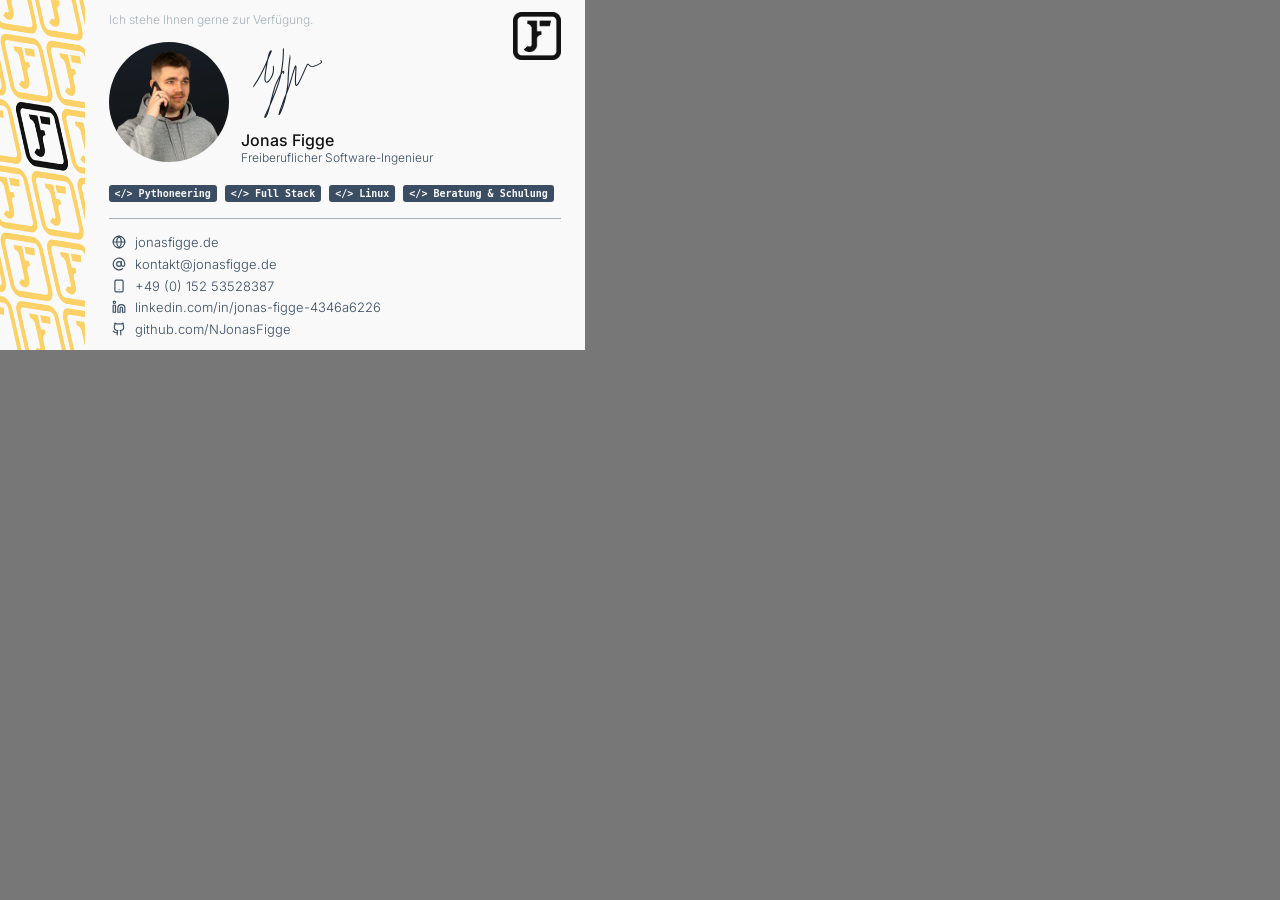
==== src/index.html @ 7226e5b1 "First design" ====
<!DOCTYPE html>
<html lang="de">
<head>
    <meta charset="UTF-8">
    <meta name="viewport" content="width=device-width, initial-scale=1.0">
    <title>Jonas Figge - Email Signatur</title>
    <link rel="stylesheet" href="style.css">
</head>
<body>
    <div class="signature-wrapper">
        <img src="logo-banner.png" alt="Logo" class="logo-banner">
        <div class="signature-container">
            <div class="top-row">
                <div class="heretohelp">
                    Ich stehe Ihnen gerne zur Verfügung.
                </div>
                <img src="logo-obsidian.png" alt="Obsidian Logo" class="obsidian-logo">
            </div>

            <div class="header-section">
                <img src="profile-pic.png" alt="Jonas Figge" class="profile-pic">
                <div class="header-text">
                    <div class="hand-sign-container">
                        <img src="hand-signature.svg" alt="Hand Sign" class="hand-sign">
                    </div>
                    <div class="name">Jonas Figge</div>
                    <div class="title">Freiberuflicher Software-Ingenieur</div>
                </div>
            </div>

            <div class="attributes">
                <a class="attribute" href="https://www.jonasfigge.de/index.html#services">
                    &lt;/&gt; Pythoneering
                </a>
                <a class="attribute" href="https://www.jonasfigge.de/index.html#services">
                    &lt;/&gt; Full Stack
                </a>
                <a class="attribute" href="https://www.jonasfigge.de/index.html#as">
                    &lt;/&gt; Linux
                </a>
                <a class="attribute" href="https://www.jonasfigge.de/index.html#services">
                    &lt;/&gt; Beratung & Schulung
                </a>
            </div>
            
            <div class="divider"></div>
            
            <div class="contact-info">
                <div>
                    <svg xmlns="http://www.w3.org/2000/svg" width="24" height="24" viewBox="0 0 24 24" fill="none" stroke="currentColor" stroke-width="2" stroke-linecap="round" stroke-linejoin="round" class="lucide lucide-globe-icon lucide-globe"><circle cx="12" cy="12" r="10"/><path d="M12 2a14.5 14.5 0 0 0 0 20 14.5 14.5 0 0 0 0-20"/><path d="M2 12h20"/></svg>
                    <a href="https://jonasfigge.de">jonasfigge.de</a>
                </div>
                <div>
                    <svg xmlns="http://www.w3.org/2000/svg" width="24" height="24" viewBox="0 0 24 24" fill="none" stroke="currentColor" stroke-width="2" stroke-linecap="round" stroke-linejoin="round" class="lucide lucide-at-sign-icon lucide-at-sign"><circle cx="12" cy="12" r="4"/><path d="M16 8v5a3 3 0 0 0 6 0v-1a10 10 0 1 0-4 8"/></svg>
                    <a href="mailto:kontakt@jonasfigge.de">kontakt@jonasfigge.de</a>
                </div>
                <div>
                    <svg xmlns="http://www.w3.org/2000/svg" width="24" height="24" viewBox="0 0 24 24" fill="none" stroke="currentColor" stroke-width="2" stroke-linecap="round" stroke-linejoin="round" class="lucide lucide-smartphone-icon lucide-smartphone"><rect width="14" height="20" x="5" y="2" rx="2" ry="2"/><path d="M12 18h.01"/></svg>
                    +49 (0) 152 53528387
                </div>
                <div>
                    <svg xmlns="http://www.w3.org/2000/svg" width="24" height="24" viewBox="0 0 24 24" fill="none" stroke="currentColor" stroke-width="2" stroke-linecap="round" stroke-linejoin="round" class="lucide lucide-linkedin-icon lucide-linkedin"><path d="M16 8a6 6 0 0 1 6 6v7h-4v-7a2 2 0 0 0-2-2 2 2 0 0 0-2 2v7h-4v-7a6 6 0 0 1 6-6z"/><rect width="4" height="12" x="2" y="9"/><circle cx="4" cy="4" r="2"/></svg>
                    <a href="https://www.linkedin.com/in/jonas-figge-4346a6226/">linkedin.com/in/jonas-figge-4346a6226</a>
                </div>
                <div>
                    <svg xmlns="http://www.w3.org/2000/svg" width="24" height="24" viewBox="0 0 24 24" fill="none" stroke="currentColor" stroke-width="2" stroke-linecap="round" stroke-linejoin="round" class="lucide lucide-github-icon lucide-github"><path d="M15 22v-4a4.8 4.8 0 0 0-1-3.5c3 0 6-2 6-5.5.08-1.25-.27-2.48-1-3.5.28-1.15.28-2.35 0-3.5 0 0-1 0-3 1.5-2.64-.5-5.36-.5-8 0C6 2 5 2 5 2c-.3 1.15-.3 2.35 0 3.5A5.403 5.403 0 0 0 4 9c0 3.5 3 5.5 6 5.5-.39.49-.68 1.05-.85 1.65-.17.6-.22 1.23-.15 1.85v4"/><path d="M9 18c-4.51 2-5-2-7-2"/></svg>
                    <a href="https://github.com/NJonasFigge">github.com/NJonasFigge</a>
                </div>
            </div>
        </div>
    </div>
</body>
</html>
---- src/style.css ----
@import url('https://fonts.googleapis.com/css2?family=Inter:wght@300;500&display=swap');

* {
    margin: 0;
    padding: 0;
    box-sizing: border-box;

    --var-midnight-blue: #1C2735;
    --var-slate-blue: #3B4D63;
    --var-foggy-sky: #A7B2B8;
    --var-golden-sand: #F3C963;
    --var-obsidian: #121212;
    --var-alabaster-mist: #F8F9F8;
}

body {
    font-family: 'Inter', sans-serif;
    background-color: #777; /* Temporary background for visibility */
}

.signature-wrapper {
    display: flex;
    width: 100%;
    max-width: 600px;
    height: 350px;
}

.logo-banner {
    width: auto;
    height: auto;
    flex-shrink: 0;
}

.top-row {
    display: flex;
    align-items: flex-start;
    justify-content: space-between;
    height: 30px;  /* This moves the rest of the content up and down */
}

.heretohelp {
    font-family: 'Inter', sans-serif;
    font-weight: 300;
    font-size: 12px;
    color: var(--var-foggy-sky);
    margin-bottom: 0;
}

.obsidian-logo {
    width: 48px;
    height: auto;
    flex-shrink: 0;
}

.signature-container {
    background: var(--var-alabaster-mist);
    padding: 12px 24px 12px;
    width: 100%;
    max-width: 500px;
}

.header-section {
    display: flex;
    gap: 12px;
    margin-bottom: 12px;
    align-items: flex-start;
}

.hand-sign-container {
    display: flex;
    align-items: center;
    gap: 4px;
    margin-bottom: 12px;
    margin-left: 12px;
}

.hand-sign {
    width: auto;
    height: 70px;
    filter: invert(10%) sepia(71%) saturate(353%) hue-rotate(172deg) brightness(98%) contrast(91%);  /* Adjusted to match the color scheme better */
}

.profile-pic {
    width: 120px;
    height: auto;
    border-radius: 50%;
    object-fit: cover;
    flex-shrink: 0;
}

.header-text {
    flex: 1;
    margin-top: 6px;
}

.name {
    font-family: 'Inter', sans-serif;
    font-weight: 500;
    font-size: 16px;
    color: var(--var-obsidian);
    margin-bottom: 0;
}

.title {
    font-family: 'Inter', sans-serif;
    font-weight: 300;
    font-size: 12px;
    color: var(--var-slate-blue);
    margin-bottom: 0;
}

.attributes {
    display: flex;
    gap: 8px;
    margin-bottom: 16px;
}

.attribute {
    font-family: 'JetBrains Mono', monospace;
    font-size: 10px;
    font-weight: 600;
    color: var(--var-alabaster-mist);
    background-color: var(--var-slate-blue);
    padding: 3px 6px;
    border-radius: 3px;
    display: inline-block;
    margin-top: 8px;
    text-decoration: none;
}

.attribute:hover {
    background-color: color-mix(in srgb, var(--var-slate-blue) 50%, var(--var-foggy-sky));
}

.divider {
    display: flex;
    height: 1px;
    background-color: var(--var-foggy-sky);
    margin: 12px 0;
}

.lucide {
    padding: 1px;
    width: 20px;
    height: 16px;
    margin-right: 2px;
    transform: translateY(3px);
}

.contact-info {
    font-family: 'Inter', sans-serif;
    font-weight: 300;
    font-size: 13px;
    color: var(--var-slate-blue);
    line-height: 1.6;
}

.contact-info a {
    color: inherit;
    text-decoration: none;
}

.contact-info a:hover {
    text-decoration: underline;
}
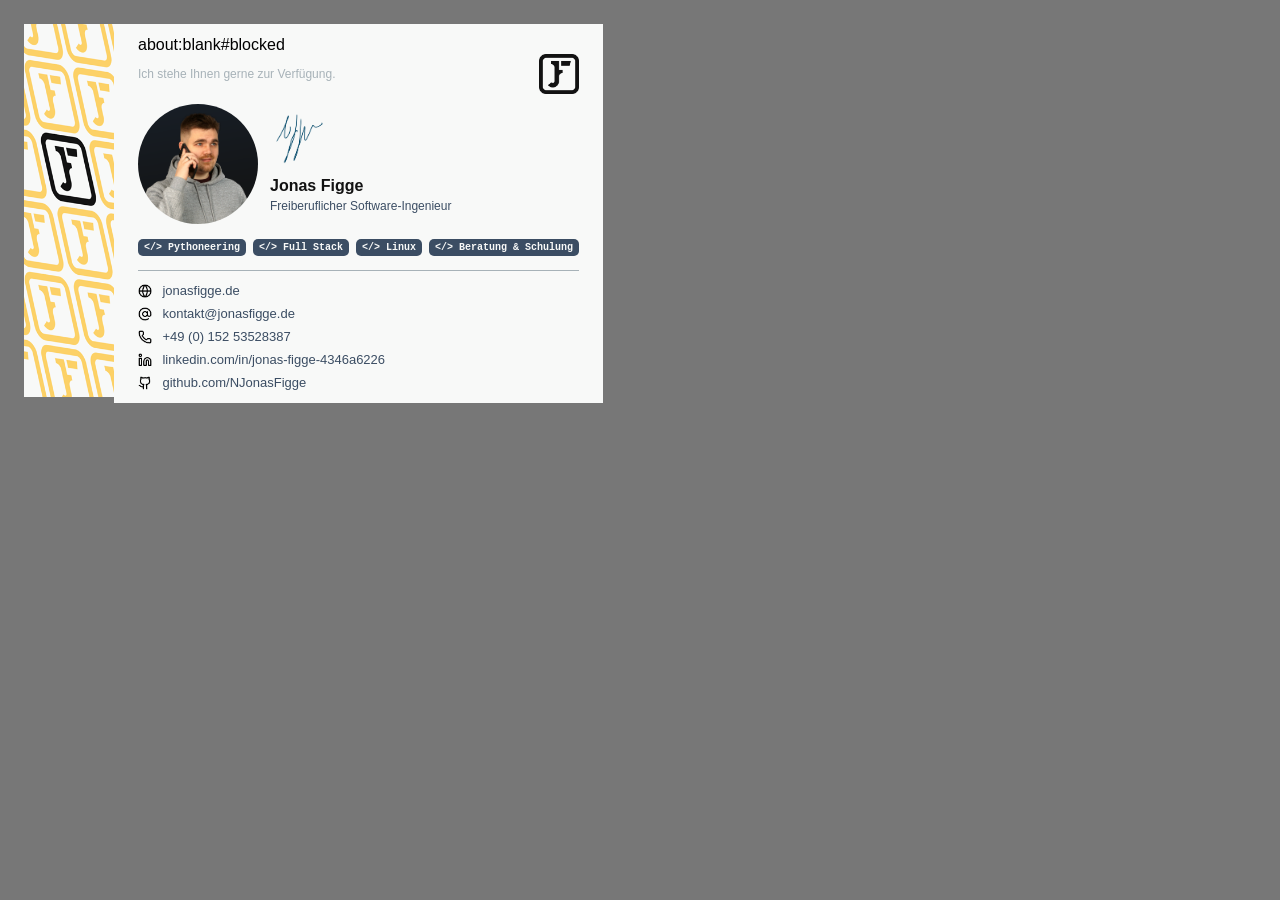
==== commit 935957a7: "Switch to table layout and inline CSS" ====
--- a/src/index.html
+++ b/src/index.html
@@ -6,68 +6,104 @@
     <title>Jonas Figge - Email Signatur</title>
     <link rel="stylesheet" href="style.css">
 </head>
-<body>
-    <div class="signature-wrapper">
-        <img src="logo-banner.png" alt="Logo" class="logo-banner">
-        <div class="signature-container">
-            <div class="top-row">
-                <div class="heretohelp">
-                    Ich stehe Ihnen gerne zur Verfügung.
-                </div>
-                <img src="logo-obsidian.png" alt="Obsidian Logo" class="obsidian-logo">
-            </div>
+<body style="font-family: Inter, Helvetica, sans-serif;">
+    <div class="signature-preview">
+        <!-- Outer 2-column table: banner | content -->
+        <table role="presentation" cellpadding="0" cellspacing="0" border="0" style="border-collapse: collapse; font-family: Arial, 'Segoe UI', sans-serif;">
+            <tr>
+                <!-- Side banner -->
+                <td style="width: 90px; vertical-align: top; padding: 0; line-height: 0;">
+                    <img src="img/logo-banner.png" alt="Logo" width="90" style="display: block; border: 0;">
+                </td>
+                <!-- Content -->
+                <td style="background-color: #F8F9F8; padding: 12px 24px; vertical-align: top;">
+about:blank#blocked
+                    <!-- Tagline + Obsidian logo -->
+                    <table role="presentation" cellpadding="0" cellspacing="0" border="0" style="width: 100%; border-collapse: collapse; margin-bottom: 10px;">
+                        <tr>
+                            <td style="font-size: 12px; line-height: 16px; color: #A7B2B8; vertical-align: middle;">Ich stehe Ihnen gerne zur Verfügung.</td>
+                            <td align="right" style="width: 44px; padding-left: 12px; vertical-align: middle;">
+                                <img src="img/logo-obsidian.png" alt="Obsidian Logo" width="40" height="40" style="display: block; border: 0;">
+                            </td>
+                        </tr>
+                    </table>
 
-            <div class="header-section">
-                <img src="profile-pic.png" alt="Jonas Figge" class="profile-pic">
-                <div class="header-text">
-                    <div class="hand-sign-container">
-                        <img src="hand-signature.svg" alt="Hand Sign" class="hand-sign">
-                    </div>
-                    <div class="name">Jonas Figge</div>
-                    <div class="title">Freiberuflicher Software-Ingenieur</div>
-                </div>
-            </div>
+                    <!-- Profile pic + name block -->
+                    <table role="presentation" cellpadding="0" cellspacing="0" border="0" style="border-collapse: collapse; margin-bottom: 12px;">
+                        <tr>
+                            <td style="padding-right: 12px; vertical-align: top;">
+                                <img src="img/profile-pic.png" alt="Jonas Figge" width="120" height="120" style="display: block; border: 0; border-radius: 60px;">
+                            </td>
+                            <td style="vertical-align: top; padding-top: 6px;">
+                                <img src="img/hand-sign.png" alt="" width="58" height="58" style="display: block; border: 0; margin-bottom: 8px;">
+                                <p style="margin: 0 0 2px 0; font-size: 16px; line-height: 20px; font-weight: 700; color: #121212;">Jonas Figge</p>
+                                <p style="margin: 0; font-size: 12px; line-height: 16px; color: #3B4D63;">Freiberuflicher Software-Ingenieur</p>
+                            </td>
+                        </tr>
+                    </table>
 
-            <div class="attributes">
-                <a class="attribute" href="https://www.jonasfigge.de/index.html#services">
-                    &lt;/&gt; Pythoneering
-                </a>
-                <a class="attribute" href="https://www.jonasfigge.de/index.html#services">
-                    &lt;/&gt; Full Stack
-                </a>
-                <a class="attribute" href="https://www.jonasfigge.de/index.html#as">
-                    &lt;/&gt; Linux
-                </a>
-                <a class="attribute" href="https://www.jonasfigge.de/index.html#services">
-                    &lt;/&gt; Beratung & Schulung
-                </a>
-            </div>
-            
-            <div class="divider"></div>
-            
-            <div class="contact-info">
-                <div>
-                    <svg xmlns="http://www.w3.org/2000/svg" width="24" height="24" viewBox="0 0 24 24" fill="none" stroke="currentColor" stroke-width="2" stroke-linecap="round" stroke-linejoin="round" class="lucide lucide-globe-icon lucide-globe"><circle cx="12" cy="12" r="10"/><path d="M12 2a14.5 14.5 0 0 0 0 20 14.5 14.5 0 0 0 0-20"/><path d="M2 12h20"/></svg>
-                    <a href="https://jonasfigge.de">jonasfigge.de</a>
-                </div>
-                <div>
-                    <svg xmlns="http://www.w3.org/2000/svg" width="24" height="24" viewBox="0 0 24 24" fill="none" stroke="currentColor" stroke-width="2" stroke-linecap="round" stroke-linejoin="round" class="lucide lucide-at-sign-icon lucide-at-sign"><circle cx="12" cy="12" r="4"/><path d="M16 8v5a3 3 0 0 0 6 0v-1a10 10 0 1 0-4 8"/></svg>
-                    <a href="mailto:kontakt@jonasfigge.de">kontakt@jonasfigge.de</a>
-                </div>
-                <div>
-                    <svg xmlns="http://www.w3.org/2000/svg" width="24" height="24" viewBox="0 0 24 24" fill="none" stroke="currentColor" stroke-width="2" stroke-linecap="round" stroke-linejoin="round" class="lucide lucide-smartphone-icon lucide-smartphone"><rect width="14" height="20" x="5" y="2" rx="2" ry="2"/><path d="M12 18h.01"/></svg>
-                    +49 (0) 152 53528387
-                </div>
-                <div>
-                    <svg xmlns="http://www.w3.org/2000/svg" width="24" height="24" viewBox="0 0 24 24" fill="none" stroke="currentColor" stroke-width="2" stroke-linecap="round" stroke-linejoin="round" class="lucide lucide-linkedin-icon lucide-linkedin"><path d="M16 8a6 6 0 0 1 6 6v7h-4v-7a2 2 0 0 0-2-2 2 2 0 0 0-2 2v7h-4v-7a6 6 0 0 1 6-6z"/><rect width="4" height="12" x="2" y="9"/><circle cx="4" cy="4" r="2"/></svg>
-                    <a href="https://www.linkedin.com/in/jonas-figge-4346a6226/">linkedin.com/in/jonas-figge-4346a6226</a>
-                </div>
-                <div>
-                    <svg xmlns="http://www.w3.org/2000/svg" width="24" height="24" viewBox="0 0 24 24" fill="none" stroke="currentColor" stroke-width="2" stroke-linecap="round" stroke-linejoin="round" class="lucide lucide-github-icon lucide-github"><path d="M15 22v-4a4.8 4.8 0 0 0-1-3.5c3 0 6-2 6-5.5.08-1.25-.27-2.48-1-3.5.28-1.15.28-2.35 0-3.5 0 0-1 0-3 1.5-2.64-.5-5.36-.5-8 0C6 2 5 2 5 2c-.3 1.15-.3 2.35 0 3.5A5.403 5.403 0 0 0 4 9c0 3.5 3 5.5 6 5.5-.39.49-.68 1.05-.85 1.65-.17.6-.22 1.23-.15 1.85v4"/><path d="M9 18c-4.51 2-5-2-7-2"/></svg>
-                    <a href="https://github.com/NJonasFigge">github.com/NJonasFigge</a>
-                </div>
-            </div>
-        </div>
+                    <!-- Attribute badges -->
+                    <table role="presentation" cellpadding="0" cellspacing="0" border="0" style="border-collapse: collapse; margin-bottom: 14px;">
+                        <tr>
+                            <td style="padding-right: 7px;">
+                                <a href="https://www.jonasfigge.de/index.html#services" style="border-radius: 5px; padding: 3px 6px; background-color: #3B4D63; color: #F8F9F8; text-decoration: none; font-family: 'Courier New', Courier, monospace; font-size: 10px; line-height: 16px; font-weight: 700; white-space: nowrap;">&lt;/&gt; Pythoneering</a>
+                            </td>
+                            <td style="padding-right: 7px;">
+                                <a href="https://www.jonasfigge.de/index.html#services" style="border-radius: 5px; padding: 3px 6px; background-color: #3B4D63; color: #F8F9F8; text-decoration: none; font-family: 'Courier New', Courier, monospace; font-size: 10px; line-height: 16px; font-weight: 700; white-space: nowrap;">&lt;/&gt; Full Stack</a>
+                            </td>
+                            <td style="padding-right: 7px;">
+                                <a href="https://www.jonasfigge.de/index.html#as" style="border-radius: 5px; padding: 3px 6px; background-color: #3B4D63; color: #F8F9F8; text-decoration: none; font-family: 'Courier New', Courier, monospace; font-size: 10px; line-height: 16px; font-weight: 700; white-space: nowrap;">&lt;/&gt; Linux</a>
+                            </td>
+                            <td>
+                                <a href="https://www.jonasfigge.de/index.html#services" style="border-radius: 5px; padding: 3px 6px; background-color: #3B4D63; color: #F8F9F8; text-decoration: none; font-family: 'Courier New', Courier, monospace; font-size: 10px; line-height: 16px; font-weight: 700; white-space: nowrap;">&lt;/&gt; Beratung &amp; Schulung</a>
+                            </td>
+                        </tr>
+                    </table>
+
+                    <!-- Divider -->
+                    <table role="presentation" cellpadding="0" cellspacing="0" border="0" style="width: 100%; border-collapse: collapse; margin-bottom: 10px;">
+                        <tr>
+                            <td style="height: 1px; font-size: 0; line-height: 0; background-color: #A7B2B8;">&nbsp;</td>
+                        </tr>
+                    </table>
+
+                    <!-- Contact info -->
+                    <table role="presentation" cellpadding="0" cellspacing="0" border="0" style="border-collapse: collapse;">
+                        <tr>
+                            <td style="padding-bottom: 5px; white-space: nowrap;">
+                                <img src="img/globe.png" alt="Globe Icon" width="14" height="14" style="display: inline-block; border: 0; margin-right: 6px; vertical-align: middle;">
+                                <a href="https://jonasfigge.de" style="font-size: 13px; color: #3B4D63; text-decoration: none; vertical-align: middle;">jonasfigge.de</a>
+                            </td>
+                        </tr>
+                        <tr>
+                            <td style="padding-bottom: 5px; white-space: nowrap;">
+                                <img src="img/at-sign.png" alt="Email Icon" width="14" height="14" style="display: inline-block; border: 0; margin-right: 6px; vertical-align: middle;">
+                                <a href="mailto:kontakt@jonasfigge.de" style="font-size: 13px; color: #3B4D63; text-decoration: none; vertical-align: middle;">kontakt@jonasfigge.de</a>
+                            </td>
+                        </tr>
+                        <tr>
+                            <td style="padding-bottom: 5px; white-space: nowrap;">
+                                <img src="img/phone.png" alt="Phone Icon" width="14" height="14" style="display: inline-block; border: 0; margin-right: 6px; vertical-align: middle;">
+                                <span style="font-size: 13px; color: #3B4D63; vertical-align: middle;">+49 (0) 152 53528387</span>
+                            </td>
+                        </tr>
+                        <tr>
+                            <td style="padding-bottom: 5px; white-space: nowrap;">
+                                <img src="img/linkedin.png" alt="LinkedIn Icon" width="14" height="14" style="display: inline-block; border: 0; margin-right: 6px; vertical-align: middle;">
+                                <a href="https://www.linkedin.com/in/jonas-figge-4346a6226/" style="font-size: 13px; color: #3B4D63; text-decoration: none; vertical-align: middle;">linkedin.com/in/jonas-figge-4346a6226</a>
+                            </td>
+                        </tr>
+                        <tr>
+                            <td style="white-space: nowrap;">
+                                <img src="img/github.png" alt="GitHub Icon" width="14" height="14" style="display: inline-block; border: 0; margin-right: 6px; vertical-align: middle;">
+                                <a href="https://github.com/NJonasFigge" style="font-size: 13px; color: #3B4D63; text-decoration: none; vertical-align: middle;">github.com/NJonasFigge</a>
+                            </td>
+                        </tr>
+                    </table>
+
+                </td>
+            </tr>
+        </table>
     </div>
 </body>
 </html>
--- a/src/style.css
+++ b/src/style.css
@@ -1,165 +1,9 @@
-@import url('https://fonts.googleapis.com/css2?family=Inter:wght@300;500&display=swap');
-
-* {
+body {
     margin: 0;
-    padding: 0;
-    box-sizing: border-box;
-
-    --var-midnight-blue: #1C2735;
-    --var-slate-blue: #3B4D63;
-    --var-foggy-sky: #A7B2B8;
-    --var-golden-sand: #F3C963;
-    --var-obsidian: #121212;
-    --var-alabaster-mist: #F8F9F8;
+    padding: 24px;
+    background-color: #777;
 }
 
-body {
-    font-family: 'Inter', sans-serif;
-    background-color: #777; /* Temporary background for visibility */
+.signature-preview {
+    display: inline-block;
 }
-
-.signature-wrapper {
-    display: flex;
-    width: 100%;
-    max-width: 600px;
-    height: 350px;
-}
-
-.logo-banner {
-    width: auto;
-    height: auto;
-    flex-shrink: 0;
-}
-
-.top-row {
-    display: flex;
-    align-items: flex-start;
-    justify-content: space-between;
-    height: 30px;  /* This moves the rest of the content up and down */
-}
-
-.heretohelp {
-    font-family: 'Inter', sans-serif;
-    font-weight: 300;
-    font-size: 12px;
-    color: var(--var-foggy-sky);
-    margin-bottom: 0;
-}
-
-.obsidian-logo {
-    width: 48px;
-    height: auto;
-    flex-shrink: 0;
-}
-
-.signature-container {
-    background: var(--var-alabaster-mist);
-    padding: 12px 24px 12px;
-    width: 100%;
-    max-width: 500px;
-}
-
-.header-section {
-    display: flex;
-    gap: 12px;
-    margin-bottom: 12px;
-    align-items: flex-start;
-}
-
-.hand-sign-container {
-    display: flex;
-    align-items: center;
-    gap: 4px;
-    margin-bottom: 12px;
-    margin-left: 12px;
-}
-
-.hand-sign {
-    width: auto;
-    height: 70px;
-    filter: invert(10%) sepia(71%) saturate(353%) hue-rotate(172deg) brightness(98%) contrast(91%);  /* Adjusted to match the color scheme better */
-}
-
-.profile-pic {
-    width: 120px;
-    height: auto;
-    border-radius: 50%;
-    object-fit: cover;
-    flex-shrink: 0;
-}
-
-.header-text {
-    flex: 1;
-    margin-top: 6px;
-}
-
-.name {
-    font-family: 'Inter', sans-serif;
-    font-weight: 500;
-    font-size: 16px;
-    color: var(--var-obsidian);
-    margin-bottom: 0;
-}
-
-.title {
-    font-family: 'Inter', sans-serif;
-    font-weight: 300;
-    font-size: 12px;
-    color: var(--var-slate-blue);
-    margin-bottom: 0;
-}
-
-.attributes {
-    display: flex;
-    gap: 8px;
-    margin-bottom: 16px;
-}
-
-.attribute {
-    font-family: 'JetBrains Mono', monospace;
-    font-size: 10px;
-    font-weight: 600;
-    color: var(--var-alabaster-mist);
-    background-color: var(--var-slate-blue);
-    padding: 3px 6px;
-    border-radius: 3px;
-    display: inline-block;
-    margin-top: 8px;
-    text-decoration: none;
-}
-
-.attribute:hover {
-    background-color: color-mix(in srgb, var(--var-slate-blue) 50%, var(--var-foggy-sky));
-}
-
-.divider {
-    display: flex;
-    height: 1px;
-    background-color: var(--var-foggy-sky);
-    margin: 12px 0;
-}
-
-.lucide {
-    padding: 1px;
-    width: 20px;
-    height: 16px;
-    margin-right: 2px;
-    transform: translateY(3px);
-}
-
-.contact-info {
-    font-family: 'Inter', sans-serif;
-    font-weight: 300;
-    font-size: 13px;
-    color: var(--var-slate-blue);
-    line-height: 1.6;
-}
-
-.contact-info a {
-    color: inherit;
-    text-decoration: none;
-}
-
-.contact-info a:hover {
-    text-decoration: underline;
-}
